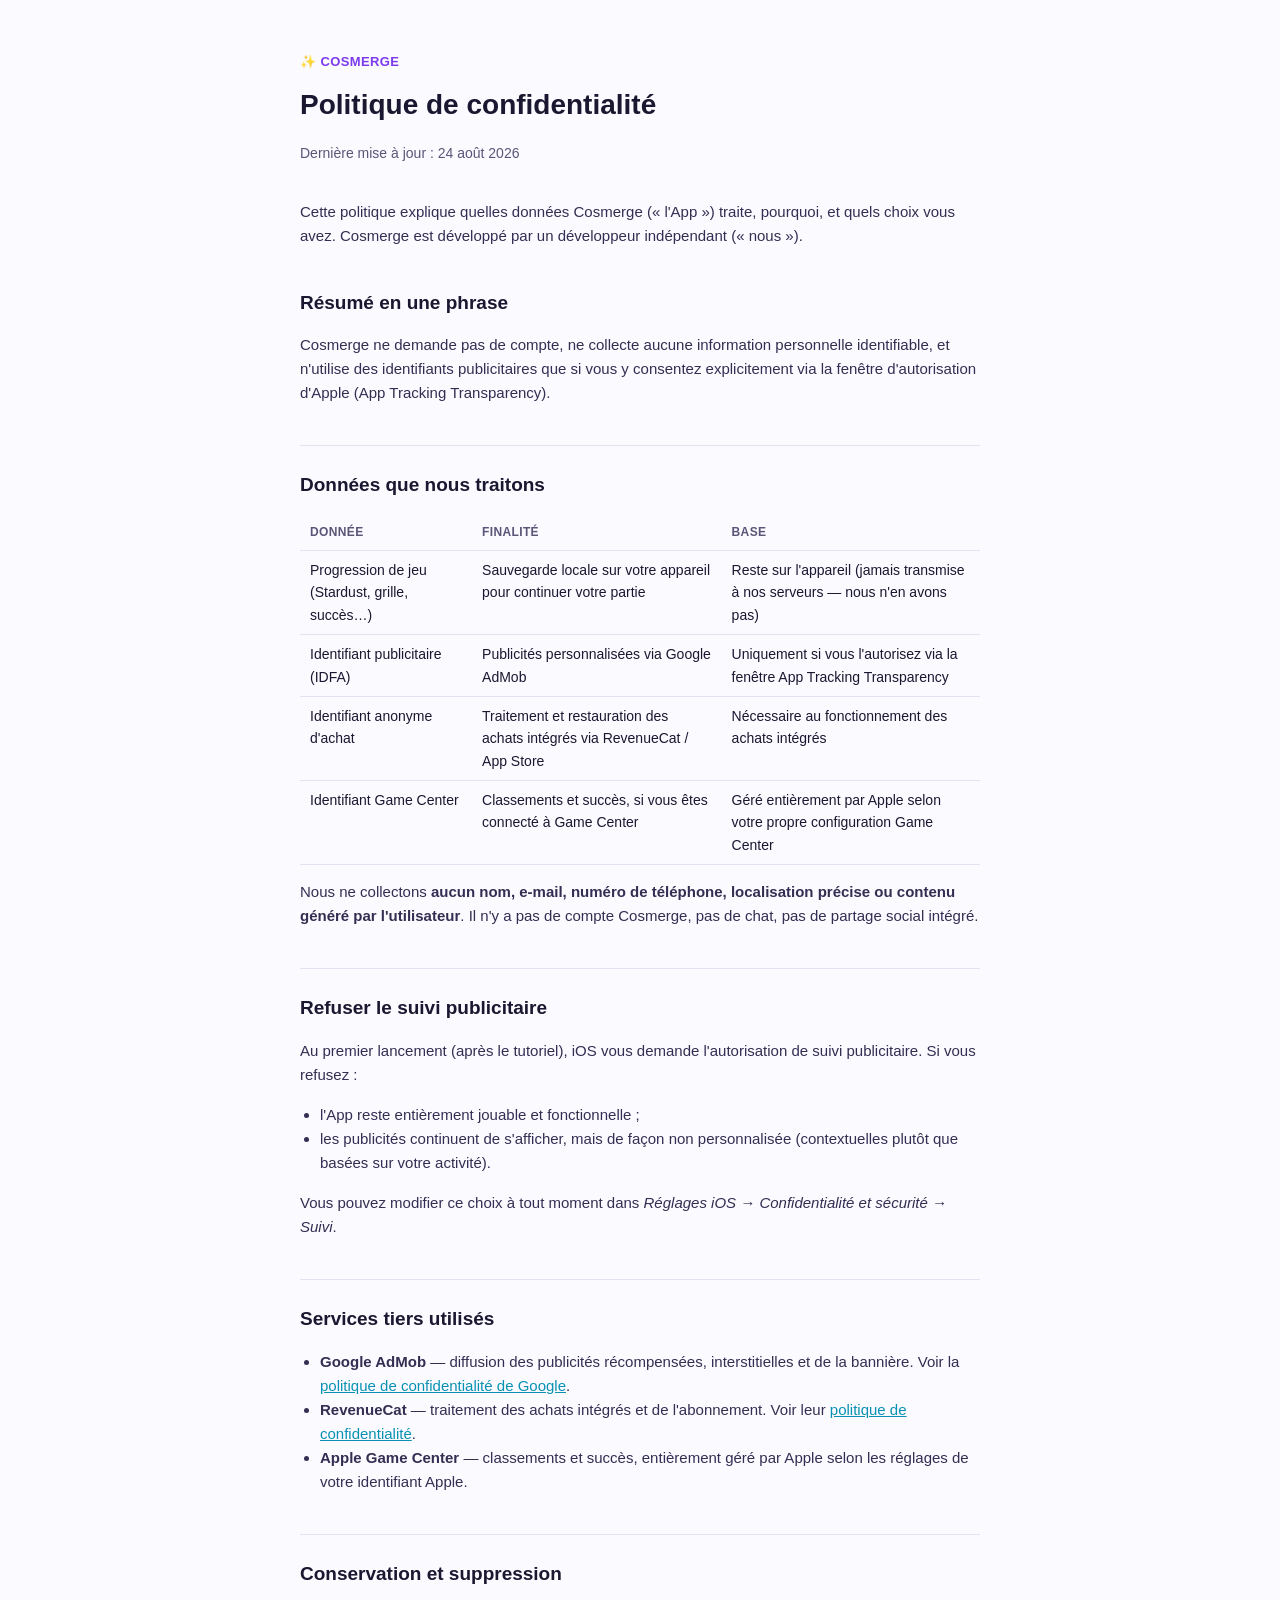
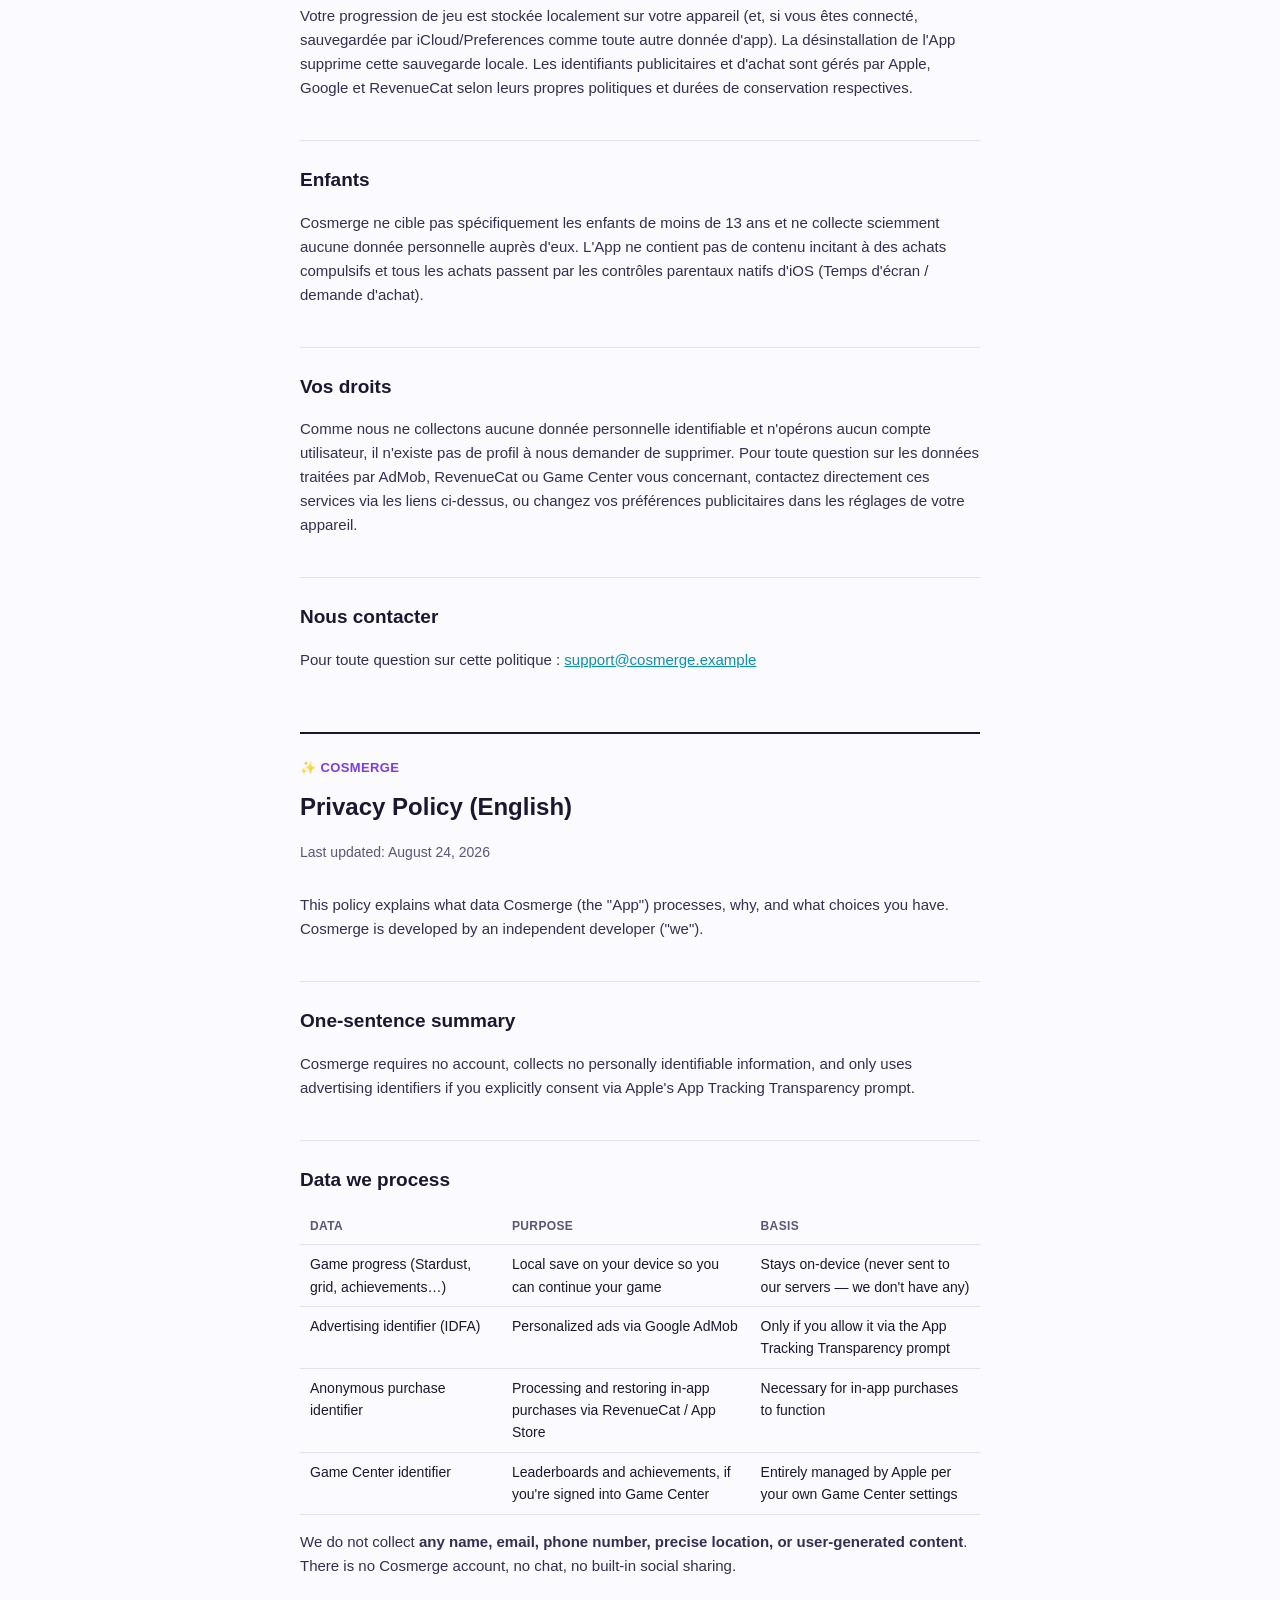
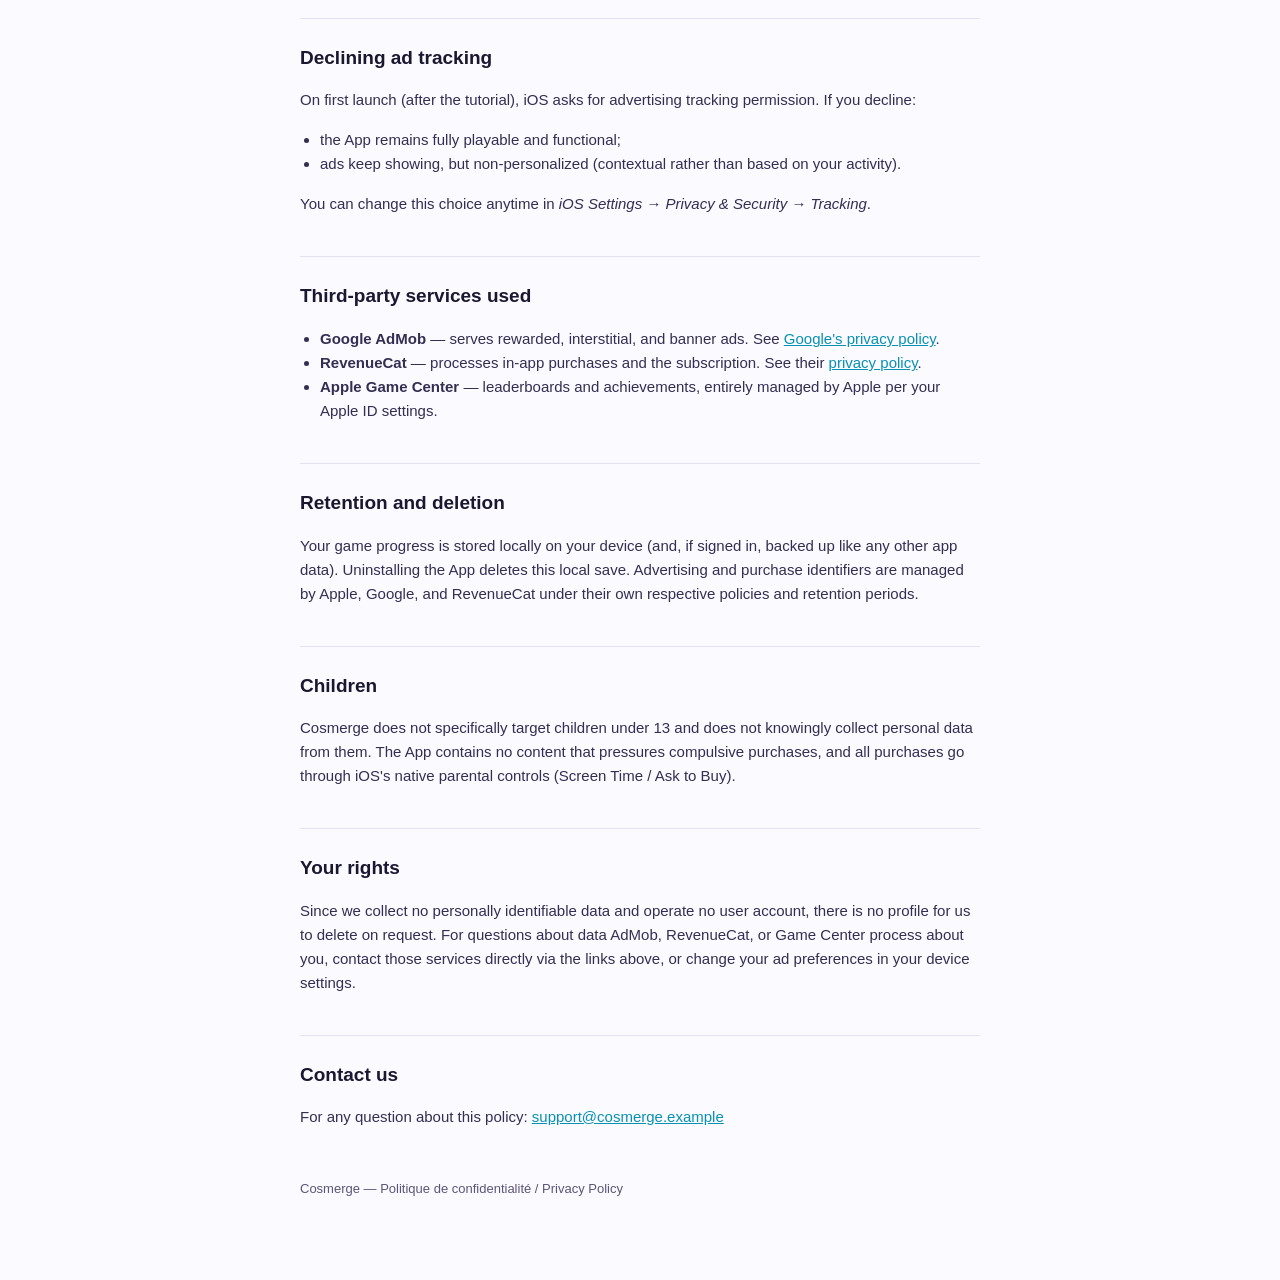
==== privacy.html @ c5ec375f "Cosmerge - premier déploiement web statique" ====
<!DOCTYPE html>
<html lang="fr">
<head>
<meta charset="UTF-8">
<meta name="viewport" content="width=device-width, initial-scale=1">
<title>Politique de confidentialité — Cosmerge</title>
<style>
  :root{
    --ink:#1a1730; --sub:#5b5578; --line:#e5e1f5; --bg:#fbfaff; --card:#ffffff;
    --accent:#7c3aed; --accent2:#0891b2;
  }
  *{box-sizing:border-box;}
  body{margin:0;background:var(--bg);color:var(--ink);
    font-family:-apple-system,BlinkMacSystemFont,"Segoe UI",Roboto,sans-serif;
    line-height:1.6;}
  .wrap{max-width:720px;margin:0 auto;padding:48px 20px 80px;}
  header{margin-bottom:36px;}
  .badge{display:inline-flex;align-items:center;gap:8px;font-size:13px;font-weight:700;
    color:var(--accent);letter-spacing:.03em;text-transform:uppercase;margin-bottom:10px;}
  h1{font-size:28px;margin:0 0 6px;}
  .updated{color:var(--sub);font-size:14px;}
  h2{font-size:19px;margin:40px 0 10px;border-top:1px solid var(--line);padding-top:24px;}
  h2:first-of-type{border-top:none;padding-top:0;}
  p,li{color:#332e52;font-size:15px;}
  ul{padding-left:20px;}
  table{width:100%;border-collapse:collapse;margin:14px 0;font-size:14px;}
  th,td{text-align:left;padding:8px 10px;border-bottom:1px solid var(--line);vertical-align:top;}
  th{color:var(--sub);font-weight:700;font-size:12px;text-transform:uppercase;letter-spacing:.03em;}
  a{color:var(--accent2);}
  .lang{margin:60px 0 30px;padding:20px 0 0;border-top:2px solid var(--ink);}
  footer{margin-top:50px;color:var(--sub);font-size:13px;}
  code{background:#f0edfb;padding:1px 5px;border-radius:4px;font-size:13px;}
</style>
</head>
<body>
<div class="wrap">

<header>
  <div class="badge">✨ Cosmerge</div>
  <h1>Politique de confidentialité</h1>
  <p class="updated">Dernière mise à jour : 24 août 2026</p>
</header>

<p>Cette politique explique quelles données Cosmerge (« l'App ») traite,
pourquoi, et quels choix vous avez. Cosmerge est développé par un
développeur indépendant (« nous »).</p>

<h2>Résumé en une phrase</h2>
<p>Cosmerge ne demande pas de compte, ne collecte aucune information
personnelle identifiable, et n'utilise des identifiants publicitaires que
si vous y consentez explicitement via la fenêtre d'autorisation d'Apple
(App Tracking Transparency).</p>

<h2>Données que nous traitons</h2>
<table>
<tr><th>Donnée</th><th>Finalité</th><th>Base</th></tr>
<tr><td>Progression de jeu (Stardust, grille, succès…)</td>
    <td>Sauvegarde locale sur votre appareil pour continuer votre partie</td>
    <td>Reste sur l'appareil (jamais transmise à nos serveurs — nous n'en avons pas)</td></tr>
<tr><td>Identifiant publicitaire (IDFA)</td>
    <td>Publicités personnalisées via Google AdMob</td>
    <td>Uniquement si vous l'autorisez via la fenêtre App Tracking Transparency</td></tr>
<tr><td>Identifiant anonyme d'achat</td>
    <td>Traitement et restauration des achats intégrés via RevenueCat / App Store</td>
    <td>Nécessaire au fonctionnement des achats intégrés</td></tr>
<tr><td>Identifiant Game Center</td>
    <td>Classements et succès, si vous êtes connecté à Game Center</td>
    <td>Géré entièrement par Apple selon votre propre configuration Game Center</td></tr>
</table>

<p>Nous ne collectons <strong>aucun nom, e-mail, numéro de téléphone,
localisation précise ou contenu généré par l'utilisateur</strong>. Il n'y a
pas de compte Cosmerge, pas de chat, pas de partage social intégré.</p>

<h2>Refuser le suivi publicitaire</h2>
<p>Au premier lancement (après le tutoriel), iOS vous demande
l'autorisation de suivi publicitaire. Si vous refusez :</p>
<ul>
  <li>l'App reste entièrement jouable et fonctionnelle ;</li>
  <li>les publicités continuent de s'afficher, mais de façon non
  personnalisée (contextuelles plutôt que basées sur votre activité).</li>
</ul>
<p>Vous pouvez modifier ce choix à tout moment dans
<em>Réglages iOS → Confidentialité et sécurité → Suivi</em>.</p>

<h2>Services tiers utilisés</h2>
<ul>
  <li><strong>Google AdMob</strong> — diffusion des publicités récompensées,
  interstitielles et de la bannière. Voir la
  <a href="https://policies.google.com/privacy" target="_blank" rel="noopener">politique de confidentialité de Google</a>.</li>
  <li><strong>RevenueCat</strong> — traitement des achats intégrés et de
  l'abonnement. Voir leur
  <a href="https://www.revenuecat.com/privacy" target="_blank" rel="noopener">politique de confidentialité</a>.</li>
  <li><strong>Apple Game Center</strong> — classements et succès, entièrement
  géré par Apple selon les réglages de votre identifiant Apple.</li>
</ul>

<h2>Conservation et suppression</h2>
<p>Votre progression de jeu est stockée localement sur votre appareil
(et, si vous êtes connecté, sauvegardée par iCloud/Preferences comme toute
autre donnée d'app). La désinstallation de l'App supprime cette sauvegarde
locale. Les identifiants publicitaires et d'achat sont gérés par Apple,
Google et RevenueCat selon leurs propres politiques et durées de
conservation respectives.</p>

<h2>Enfants</h2>
<p>Cosmerge ne cible pas spécifiquement les enfants de moins de 13 ans
et ne collecte sciemment aucune donnée personnelle auprès d'eux. L'App ne
contient pas de contenu incitant à des achats compulsifs et tous les
achats passent par les contrôles parentaux natifs d'iOS (Temps d'écran /
demande d'achat).</p>

<h2>Vos droits</h2>
<p>Comme nous ne collectons aucune donnée personnelle identifiable et
n'opérons aucun compte utilisateur, il n'existe pas de profil à nous
demander de supprimer. Pour toute question sur les données traitées par
AdMob, RevenueCat ou Game Center vous concernant, contactez directement
ces services via les liens ci-dessus, ou changez vos préférences
publicitaires dans les réglages de votre appareil.</p>

<h2>Nous contacter</h2>
<p>Pour toute question sur cette politique : <a href="mailto:support@cosmerge.example">support@cosmerge.example</a></p>

<div class="lang">
<div class="badge">✨ Cosmerge</div>
<h1 style="font-size:24px;">Privacy Policy (English)</h1>
<p class="updated">Last updated: August 24, 2026</p>
</div>

<p>This policy explains what data Cosmerge (the "App") processes, why,
and what choices you have. Cosmerge is developed by an independent
developer ("we").</p>

<h2>One-sentence summary</h2>
<p>Cosmerge requires no account, collects no personally identifiable
information, and only uses advertising identifiers if you explicitly
consent via Apple's App Tracking Transparency prompt.</p>

<h2>Data we process</h2>
<table>
<tr><th>Data</th><th>Purpose</th><th>Basis</th></tr>
<tr><td>Game progress (Stardust, grid, achievements…)</td>
    <td>Local save on your device so you can continue your game</td>
    <td>Stays on-device (never sent to our servers — we don't have any)</td></tr>
<tr><td>Advertising identifier (IDFA)</td>
    <td>Personalized ads via Google AdMob</td>
    <td>Only if you allow it via the App Tracking Transparency prompt</td></tr>
<tr><td>Anonymous purchase identifier</td>
    <td>Processing and restoring in-app purchases via RevenueCat / App Store</td>
    <td>Necessary for in-app purchases to function</td></tr>
<tr><td>Game Center identifier</td>
    <td>Leaderboards and achievements, if you're signed into Game Center</td>
    <td>Entirely managed by Apple per your own Game Center settings</td></tr>
</table>

<p>We do not collect <strong>any name, email, phone number, precise
location, or user-generated content</strong>. There is no Cosmerge
account, no chat, no built-in social sharing.</p>

<h2>Declining ad tracking</h2>
<p>On first launch (after the tutorial), iOS asks for advertising tracking
permission. If you decline:</p>
<ul>
  <li>the App remains fully playable and functional;</li>
  <li>ads keep showing, but non-personalized (contextual rather than based
  on your activity).</li>
</ul>
<p>You can change this choice anytime in
<em>iOS Settings → Privacy &amp; Security → Tracking</em>.</p>

<h2>Third-party services used</h2>
<ul>
  <li><strong>Google AdMob</strong> — serves rewarded, interstitial, and
  banner ads. See <a href="https://policies.google.com/privacy" target="_blank" rel="noopener">Google's privacy policy</a>.</li>
  <li><strong>RevenueCat</strong> — processes in-app purchases and the
  subscription. See their
  <a href="https://www.revenuecat.com/privacy" target="_blank" rel="noopener">privacy policy</a>.</li>
  <li><strong>Apple Game Center</strong> — leaderboards and achievements,
  entirely managed by Apple per your Apple ID settings.</li>
</ul>

<h2>Retention and deletion</h2>
<p>Your game progress is stored locally on your device (and, if signed in,
backed up like any other app data). Uninstalling the App deletes this
local save. Advertising and purchase identifiers are managed by Apple,
Google, and RevenueCat under their own respective policies and retention
periods.</p>

<h2>Children</h2>
<p>Cosmerge does not specifically target children under 13 and does
not knowingly collect personal data from them. The App contains no
content that pressures compulsive purchases, and all purchases go through
iOS's native parental controls (Screen Time / Ask to Buy).</p>

<h2>Your rights</h2>
<p>Since we collect no personally identifiable data and operate no user
account, there is no profile for us to delete on request. For questions
about data AdMob, RevenueCat, or Game Center process about you, contact
those services directly via the links above, or change your ad
preferences in your device settings.</p>

<h2>Contact us</h2>
<p>For any question about this policy: <a href="mailto:support@cosmerge.example">support@cosmerge.example</a></p>

<footer>Cosmerge — Politique de confidentialité / Privacy Policy</footer>
</div>
</body>
</html>
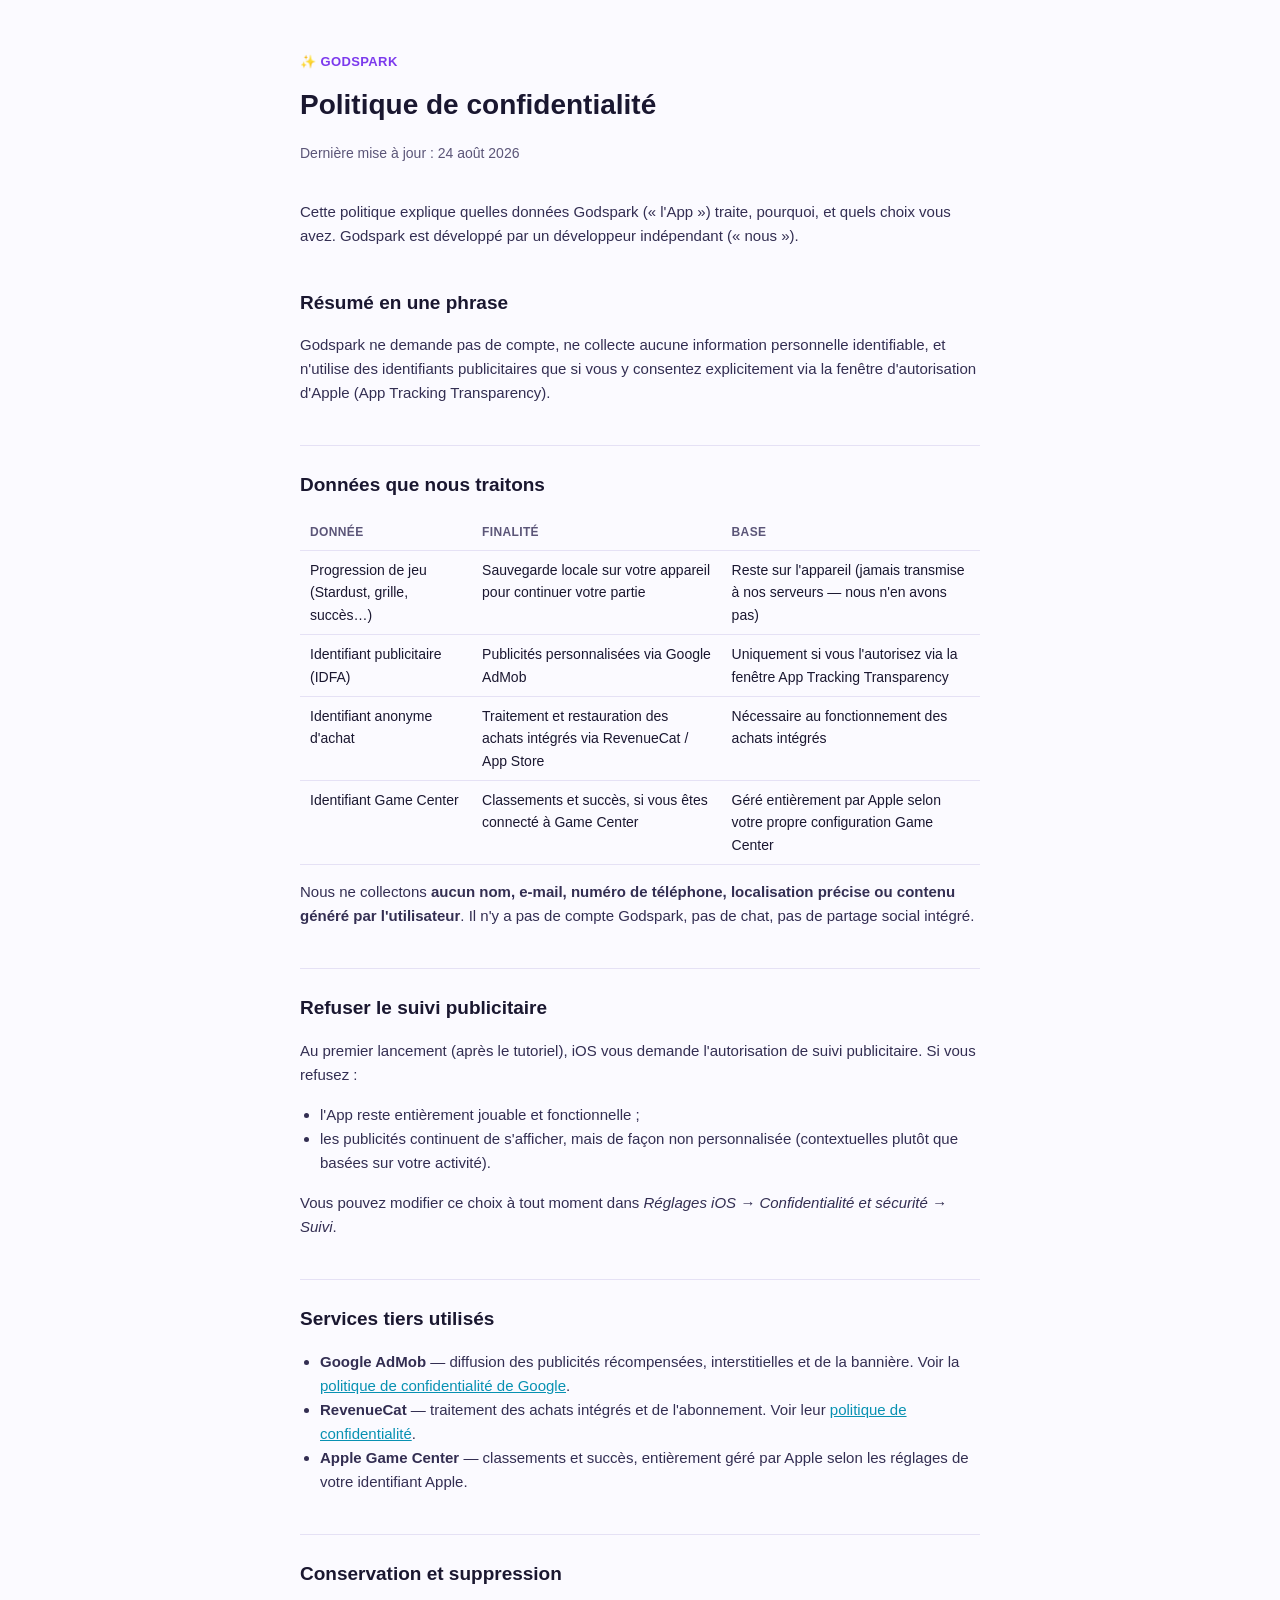
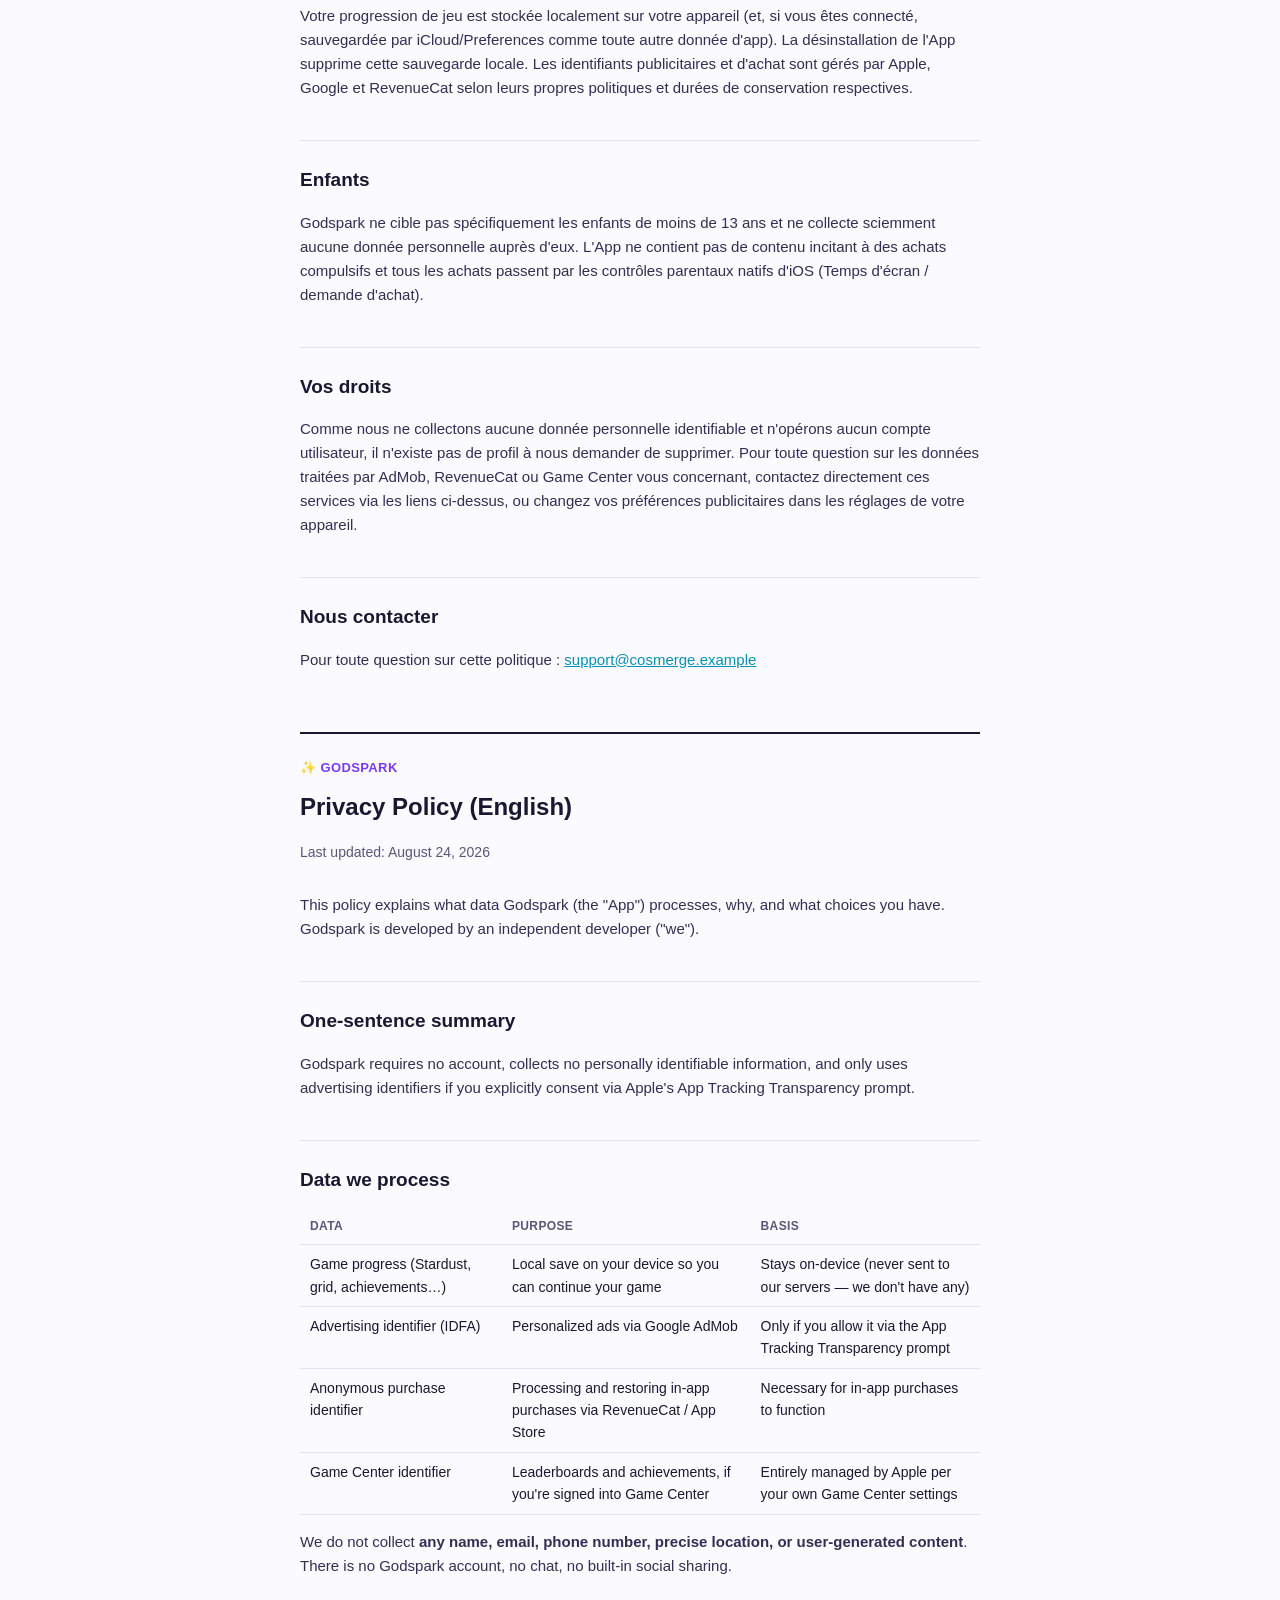
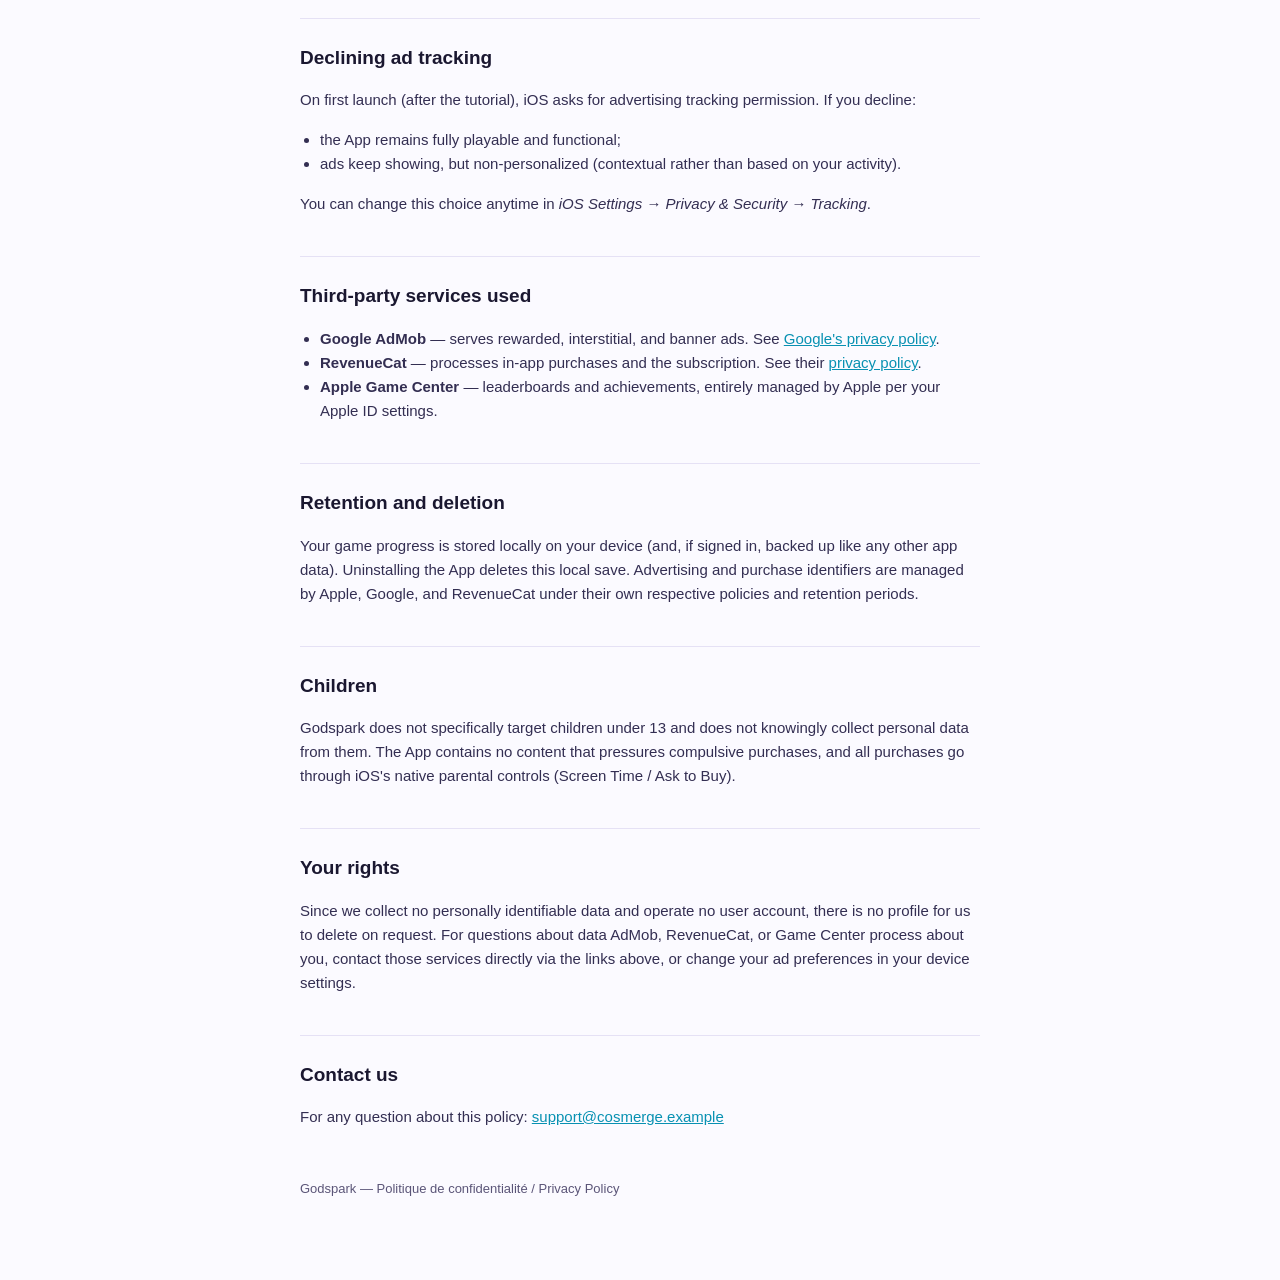
==== commit 0a1351eb: "Rename to Godspark; remove Fusion Express; merge invoke buttons; fix daily fab bug; center modals - " ====
--- a/privacy.html
+++ b/privacy.html
@@ -3,7 +3,7 @@
 <head>
 <meta charset="UTF-8">
 <meta name="viewport" content="width=device-width, initial-scale=1">
-<title>Politique de confidentialité — Cosmerge</title>
+<title>Politique de confidentialité — Godspark</title>
 <style>
   :root{
     --ink:#1a1730; --sub:#5b5578; --line:#e5e1f5; --bg:#fbfaff; --card:#ffffff;
@@ -36,17 +36,17 @@
 <div class="wrap">
 
 <header>
-  <div class="badge">✨ Cosmerge</div>
+  <div class="badge">✨ Godspark</div>
   <h1>Politique de confidentialité</h1>
   <p class="updated">Dernière mise à jour : 24 août 2026</p>
 </header>
 
-<p>Cette politique explique quelles données Cosmerge (« l'App ») traite,
-pourquoi, et quels choix vous avez. Cosmerge est développé par un
+<p>Cette politique explique quelles données Godspark (« l'App ») traite,
+pourquoi, et quels choix vous avez. Godspark est développé par un
 développeur indépendant (« nous »).</p>
 
 <h2>Résumé en une phrase</h2>
-<p>Cosmerge ne demande pas de compte, ne collecte aucune information
+<p>Godspark ne demande pas de compte, ne collecte aucune information
 personnelle identifiable, et n'utilise des identifiants publicitaires que
 si vous y consentez explicitement via la fenêtre d'autorisation d'Apple
 (App Tracking Transparency).</p>
@@ -70,7 +70,7 @@
 
 <p>Nous ne collectons <strong>aucun nom, e-mail, numéro de téléphone,
 localisation précise ou contenu généré par l'utilisateur</strong>. Il n'y a
-pas de compte Cosmerge, pas de chat, pas de partage social intégré.</p>
+pas de compte Godspark, pas de chat, pas de partage social intégré.</p>
 
 <h2>Refuser le suivi publicitaire</h2>
 <p>Au premier lancement (après le tutoriel), iOS vous demande
@@ -104,7 +104,7 @@
 conservation respectives.</p>
 
 <h2>Enfants</h2>
-<p>Cosmerge ne cible pas spécifiquement les enfants de moins de 13 ans
+<p>Godspark ne cible pas spécifiquement les enfants de moins de 13 ans
 et ne collecte sciemment aucune donnée personnelle auprès d'eux. L'App ne
 contient pas de contenu incitant à des achats compulsifs et tous les
 achats passent par les contrôles parentaux natifs d'iOS (Temps d'écran /
@@ -122,17 +122,17 @@
 <p>Pour toute question sur cette politique : <a href="mailto:support@cosmerge.example">support@cosmerge.example</a></p>
 
 <div class="lang">
-<div class="badge">✨ Cosmerge</div>
+<div class="badge">✨ Godspark</div>
 <h1 style="font-size:24px;">Privacy Policy (English)</h1>
 <p class="updated">Last updated: August 24, 2026</p>
 </div>
 
-<p>This policy explains what data Cosmerge (the "App") processes, why,
-and what choices you have. Cosmerge is developed by an independent
+<p>This policy explains what data Godspark (the "App") processes, why,
+and what choices you have. Godspark is developed by an independent
 developer ("we").</p>
 
 <h2>One-sentence summary</h2>
-<p>Cosmerge requires no account, collects no personally identifiable
+<p>Godspark requires no account, collects no personally identifiable
 information, and only uses advertising identifiers if you explicitly
 consent via Apple's App Tracking Transparency prompt.</p>
 
@@ -154,7 +154,7 @@
 </table>
 
 <p>We do not collect <strong>any name, email, phone number, precise
-location, or user-generated content</strong>. There is no Cosmerge
+location, or user-generated content</strong>. There is no Godspark
 account, no chat, no built-in social sharing.</p>
 
 <h2>Declining ad tracking</h2>
@@ -187,7 +187,7 @@
 periods.</p>
 
 <h2>Children</h2>
-<p>Cosmerge does not specifically target children under 13 and does
+<p>Godspark does not specifically target children under 13 and does
 not knowingly collect personal data from them. The App contains no
 content that pressures compulsive purchases, and all purchases go through
 iOS's native parental controls (Screen Time / Ask to Buy).</p>
@@ -202,7 +202,7 @@
 <h2>Contact us</h2>
 <p>For any question about this policy: <a href="mailto:support@cosmerge.example">support@cosmerge.example</a></p>
 
-<footer>Cosmerge — Politique de confidentialité / Privacy Policy</footer>
+<footer>Godspark — Politique de confidentialité / Privacy Policy</footer>
 </div>
 </body>
 </html>
